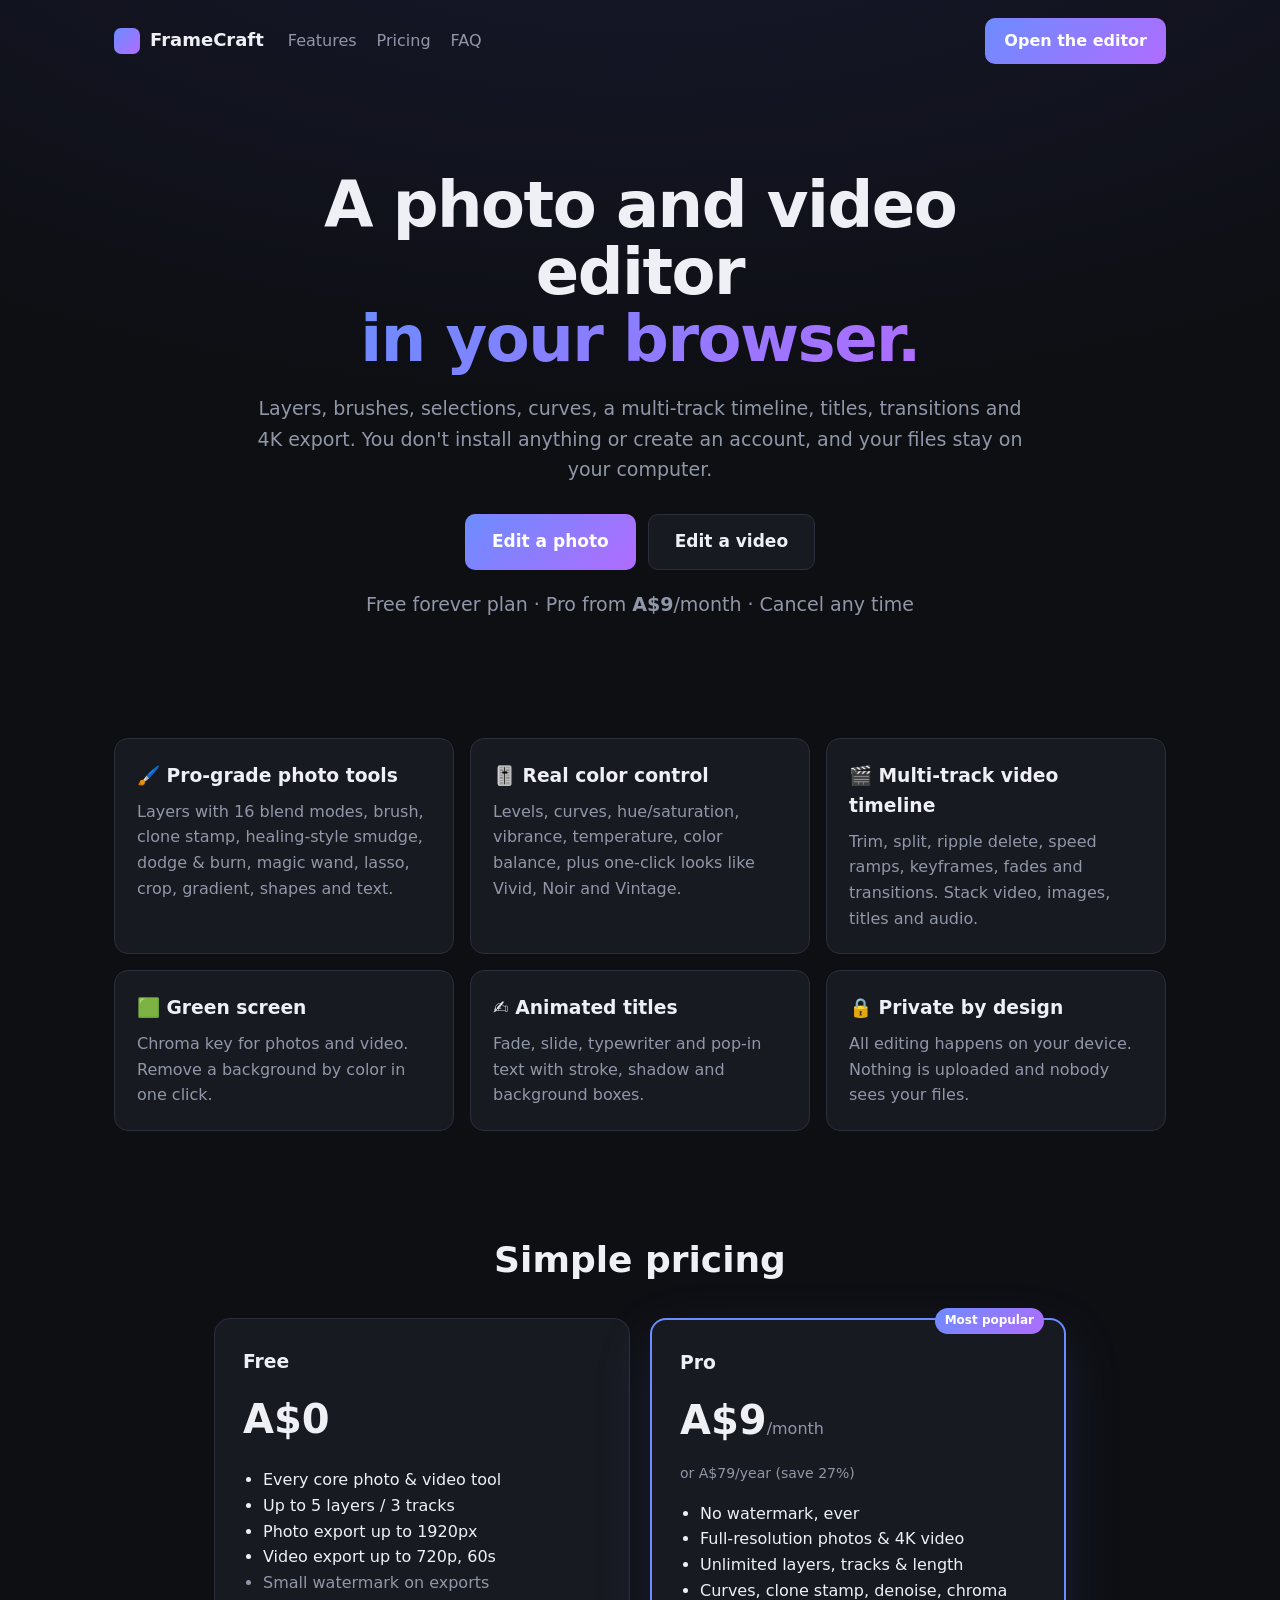
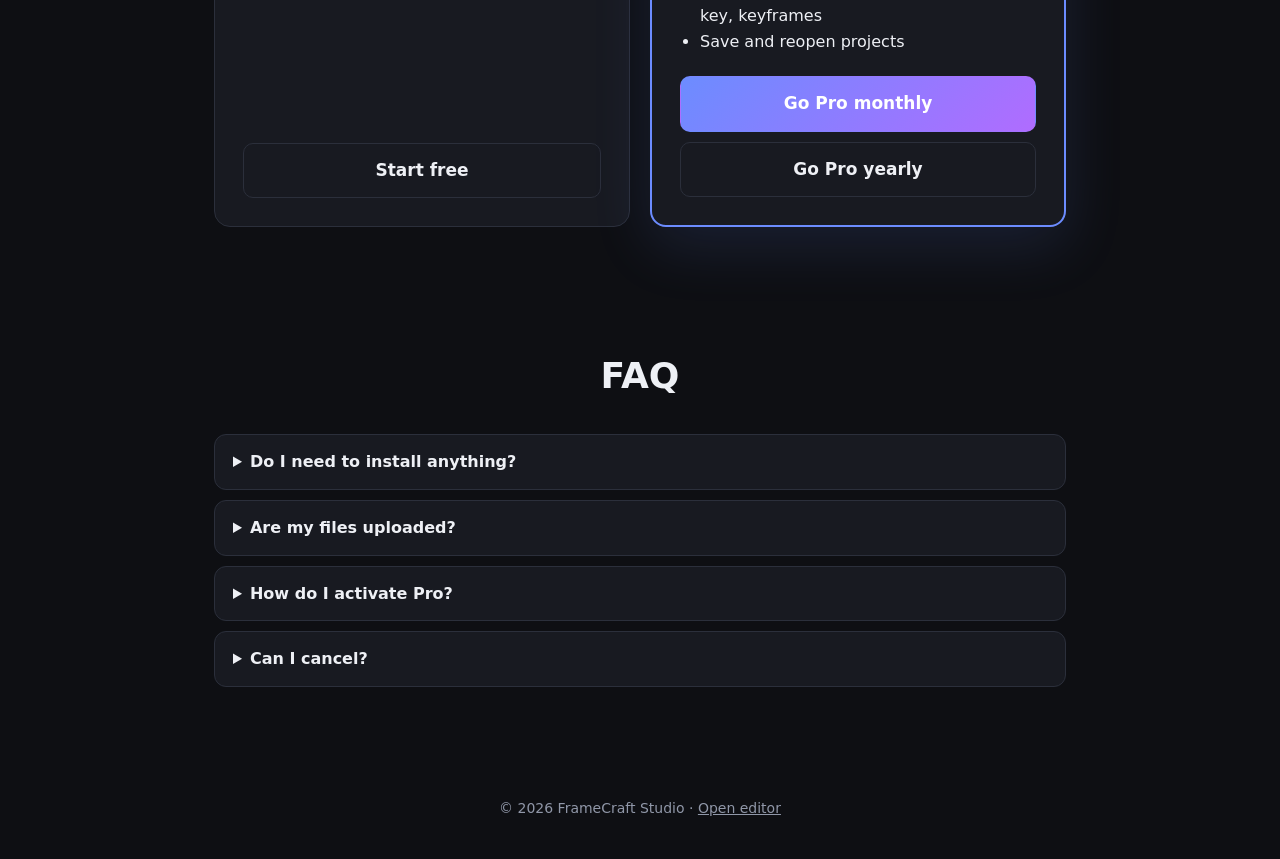
==== index.html @ b644a587 "Add landing page with pricing, favicon and README" ====
<!doctype html>
<html lang="en">
<head>
  <meta charset="utf-8">
  <meta name="viewport" content="width=device-width, initial-scale=1">
  <title>FrameCraft Studio: Photo & Video Editor in Your Browser</title>
  <meta name="description" content="Edit photos and videos in your browser with layers, 40+ tools, filters, a multi-track timeline and 4K export. Nothing to install and nothing uploaded. Free to start.">
  <meta property="og:title" content="FrameCraft Studio">
  <meta property="og:description" content="A photo and video editor that runs in your browser. Free to start.">
  <link rel="icon" href="favicon.svg" type="image/svg+xml">
  <link rel="stylesheet" href="css/landing.css">
</head>
<body>
  <header class="nav">
    <a class="brand" href="#"><span class="logo"></span>FrameCraft</a>
    <nav><a href="#features">Features</a><a href="#pricing">Pricing</a><a href="#faq">FAQ</a></nav>
    <a class="btn primary" href="app.html">Open the editor</a>
  </header>

  <section class="hero">
    <h1>A photo and video editor<br><span class="grad">in your browser.</span></h1>
    <p>Layers, brushes, selections, curves, a multi-track timeline, titles, transitions and 4K export. You don't install anything or create an account, and your files stay on your computer.</p>
    <div class="cta">
      <a class="btn primary big" href="app.html#photo">Edit a photo</a>
      <a class="btn big" href="app.html#video">Edit a video</a>
    </div>
    <p class="small">Free forever plan · Pro from <b data-price="monthly"></b>/month · Cancel any time</p>
  </section>

  <section id="features" class="features">
    <div class="card"><h3>🖌️ Pro-grade photo tools</h3><p>Layers with 16 blend modes, brush, clone stamp, healing-style smudge, dodge &amp; burn, magic wand, lasso, crop, gradient, shapes and text.</p></div>
    <div class="card"><h3>🎚️ Real color control</h3><p>Levels, curves, hue/saturation, vibrance, temperature, color balance, plus one-click looks like Vivid, Noir and Vintage.</p></div>
    <div class="card"><h3>🎬 Multi-track video timeline</h3><p>Trim, split, ripple delete, speed ramps, keyframes, fades and transitions. Stack video, images, titles and audio.</p></div>
    <div class="card"><h3>🟩 Green screen</h3><p>Chroma key for photos and video. Remove a background by color in one click.</p></div>
    <div class="card"><h3>✍️ Animated titles</h3><p>Fade, slide, typewriter and pop-in text with stroke, shadow and background boxes.</p></div>
    <div class="card"><h3>🔒 Private by design</h3><p>All editing happens on your device. Nothing is uploaded and nobody sees your files.</p></div>
  </section>

  <section id="pricing" class="pricing">
    <h2>Simple pricing</h2>
    <div class="tiers">
      <div class="tier">
        <h3>Free</h3>
        <div class="price">A$0</div>
        <ul>
          <li>Every core photo &amp; video tool</li>
          <li>Up to 5 layers / 3 tracks</li>
          <li>Photo export up to 1920px</li>
          <li>Video export up to 720p, 60s</li>
          <li class="no">Small watermark on exports</li>
        </ul>
        <a class="btn big" href="app.html">Start free</a>
      </div>
      <div class="tier best">
        <span class="ribbon">Most popular</span>
        <h3>Pro</h3>
        <div class="price"><span data-price="monthly"></span><small>/month</small></div>
        <div class="small">or <span data-price="yearly"></span>/year (save 27%)</div>
        <ul>
          <li>No watermark, ever</li>
          <li>Full-resolution photos &amp; 4K video</li>
          <li>Unlimited layers, tracks &amp; length</li>
          <li>Curves, clone stamp, denoise, chroma key, keyframes</li>
          <li>Save and reopen projects</li>
        </ul>
        <a class="btn primary big" id="buy-monthly" href="app.html">Go Pro monthly</a>
        <a class="btn big" id="buy-yearly" href="app.html">Go Pro yearly</a>
      </div>
    </div>
  </section>

  <section id="faq" class="faq">
    <h2>FAQ</h2>
    <details><summary>Do I need to install anything?</summary><p>No. FrameCraft runs in Chrome, Edge, Safari and Firefox on Mac, Windows and Chromebook.</p></details>
    <details><summary>Are my files uploaded?</summary><p>No. Everything is processed on your device and your files never leave it.</p></details>
    <details><summary>How do I activate Pro?</summary><p>After checkout you get a license key by email. Click <b>Upgrade to Pro</b> in the editor and paste it in.</p></details>
    <details><summary>Can I cancel?</summary><p>Yes, any time. Pro stays active until the end of the period you paid for.</p></details>
  </section>

  <footer class="foot">© <span id="year"></span> FrameCraft Studio · <a href="app.html">Open editor</a> <span id="support"></span></footer>

  <script type="module">
    import { CONFIG } from './js/config.js';
    document.querySelectorAll('[data-price]').forEach((n) => { n.textContent = n.dataset.price === 'yearly' ? CONFIG.priceYearly : CONFIG.priceMonthly; });
    if (CONFIG.stripeMonthlyLink) document.getElementById('buy-monthly').href = CONFIG.stripeMonthlyLink;
    if (CONFIG.stripeYearlyLink) document.getElementById('buy-yearly').href = CONFIG.stripeYearlyLink;
    if (CONFIG.supportEmail) document.getElementById('support').innerHTML = `· <a href="mailto:${CONFIG.supportEmail}">Support</a>`;
    document.getElementById('year').textContent = new Date().getFullYear();
  </script>
</body>
</html>
---- css/landing.css ----
:root { --bg: #0e0f13; --panel: #181a21; --line: #2b2f3b; --fg: #eef0f5; --muted: #9097a8; --accent: #6c8cff; --accent2: #b06cff; color-scheme: dark; }
* { box-sizing: border-box; }
body { margin: 0; background: radial-gradient(1200px 600px at 50% -200px, #2a2f6a55, transparent), var(--bg); color: var(--fg); font: 16px/1.6 system-ui, -apple-system, 'Segoe UI', sans-serif; }
a { color: inherit; }
.nav { display: flex; align-items: center; gap: 24px; max-width: 1100px; margin: 0 auto; padding: 18px 24px; }
.nav nav { display: flex; gap: 20px; flex: 1; }
.nav nav a { color: var(--muted); text-decoration: none; }
.nav nav a:hover { color: var(--fg); }
.brand { display: flex; align-items: center; gap: 10px; font-weight: 800; font-size: 18px; text-decoration: none; }
.logo { width: 26px; height: 26px; border-radius: 7px; background: linear-gradient(135deg, var(--accent), var(--accent2)); }
.btn { display: inline-block; padding: 9px 18px; border-radius: 10px; border: 1px solid var(--line); background: var(--panel); text-decoration: none; font-weight: 600; text-align: center; }
.btn.primary { background: linear-gradient(135deg, var(--accent), var(--accent2)); border-color: transparent; color: #fff; }
.btn.big { padding: 13px 26px; font-size: 17px; }
.btn:hover { filter: brightness(1.1); }
.hero { text-align: center; max-width: 820px; margin: 0 auto; padding: 90px 24px 60px; }
.hero h1 { font-size: clamp(36px, 6vw, 64px); line-height: 1.05; margin: 0 0 20px; letter-spacing: -1.5px; }
.grad { background: linear-gradient(135deg, var(--accent), var(--accent2)); -webkit-background-clip: text; background-clip: text; color: transparent; }
.hero p { color: var(--muted); font-size: 19px; }
.cta { display: flex; gap: 12px; justify-content: center; margin: 30px 0 12px; flex-wrap: wrap; }
.small { font-size: 14px; color: var(--muted); }
.features { display: grid; grid-template-columns: repeat(auto-fit, minmax(300px, 1fr)); gap: 16px; max-width: 1100px; margin: 0 auto; padding: 40px 24px; }
.card { background: var(--panel); border: 1px solid var(--line); border-radius: 14px; padding: 22px; }
.card h3 { margin: 0 0 8px; }
.card p { margin: 0; color: var(--muted); }
.pricing, .faq { max-width: 900px; margin: 0 auto; padding: 60px 24px; text-align: center; }
.pricing h2, .faq h2 { font-size: 36px; margin: 0 0 30px; }
.tiers { display: grid; grid-template-columns: repeat(auto-fit, minmax(280px, 1fr)); gap: 20px; text-align: left; }
.tier { position: relative; background: var(--panel); border: 1px solid var(--line); border-radius: 16px; padding: 28px; display: flex; flex-direction: column; gap: 10px; }
.tier.best { border: 2px solid var(--accent); box-shadow: 0 20px 60px #6c8cff22; }
.tier h3 { margin: 0; }
.tier .price { font-size: 40px; font-weight: 800; }
.tier .price small { font-size: 16px; color: var(--muted); font-weight: 400; }
.tier ul { padding-left: 20px; margin: 6px 0 12px; flex: 1; }
.tier li.no { color: var(--muted); }
.ribbon { position: absolute; top: -12px; right: 20px; background: linear-gradient(135deg, var(--accent), var(--accent2)); color: #fff; font-size: 12px; font-weight: 700; padding: 3px 10px; border-radius: 20px; }
.faq { text-align: left; }
.faq h2 { text-align: center; }
details { background: var(--panel); border: 1px solid var(--line); border-radius: 12px; padding: 14px 18px; margin-bottom: 10px; }
summary { cursor: pointer; font-weight: 600; }
details p { color: var(--muted); margin: 10px 0 0; }
.foot { text-align: center; color: var(--muted); padding: 40px 24px; font-size: 14px; }
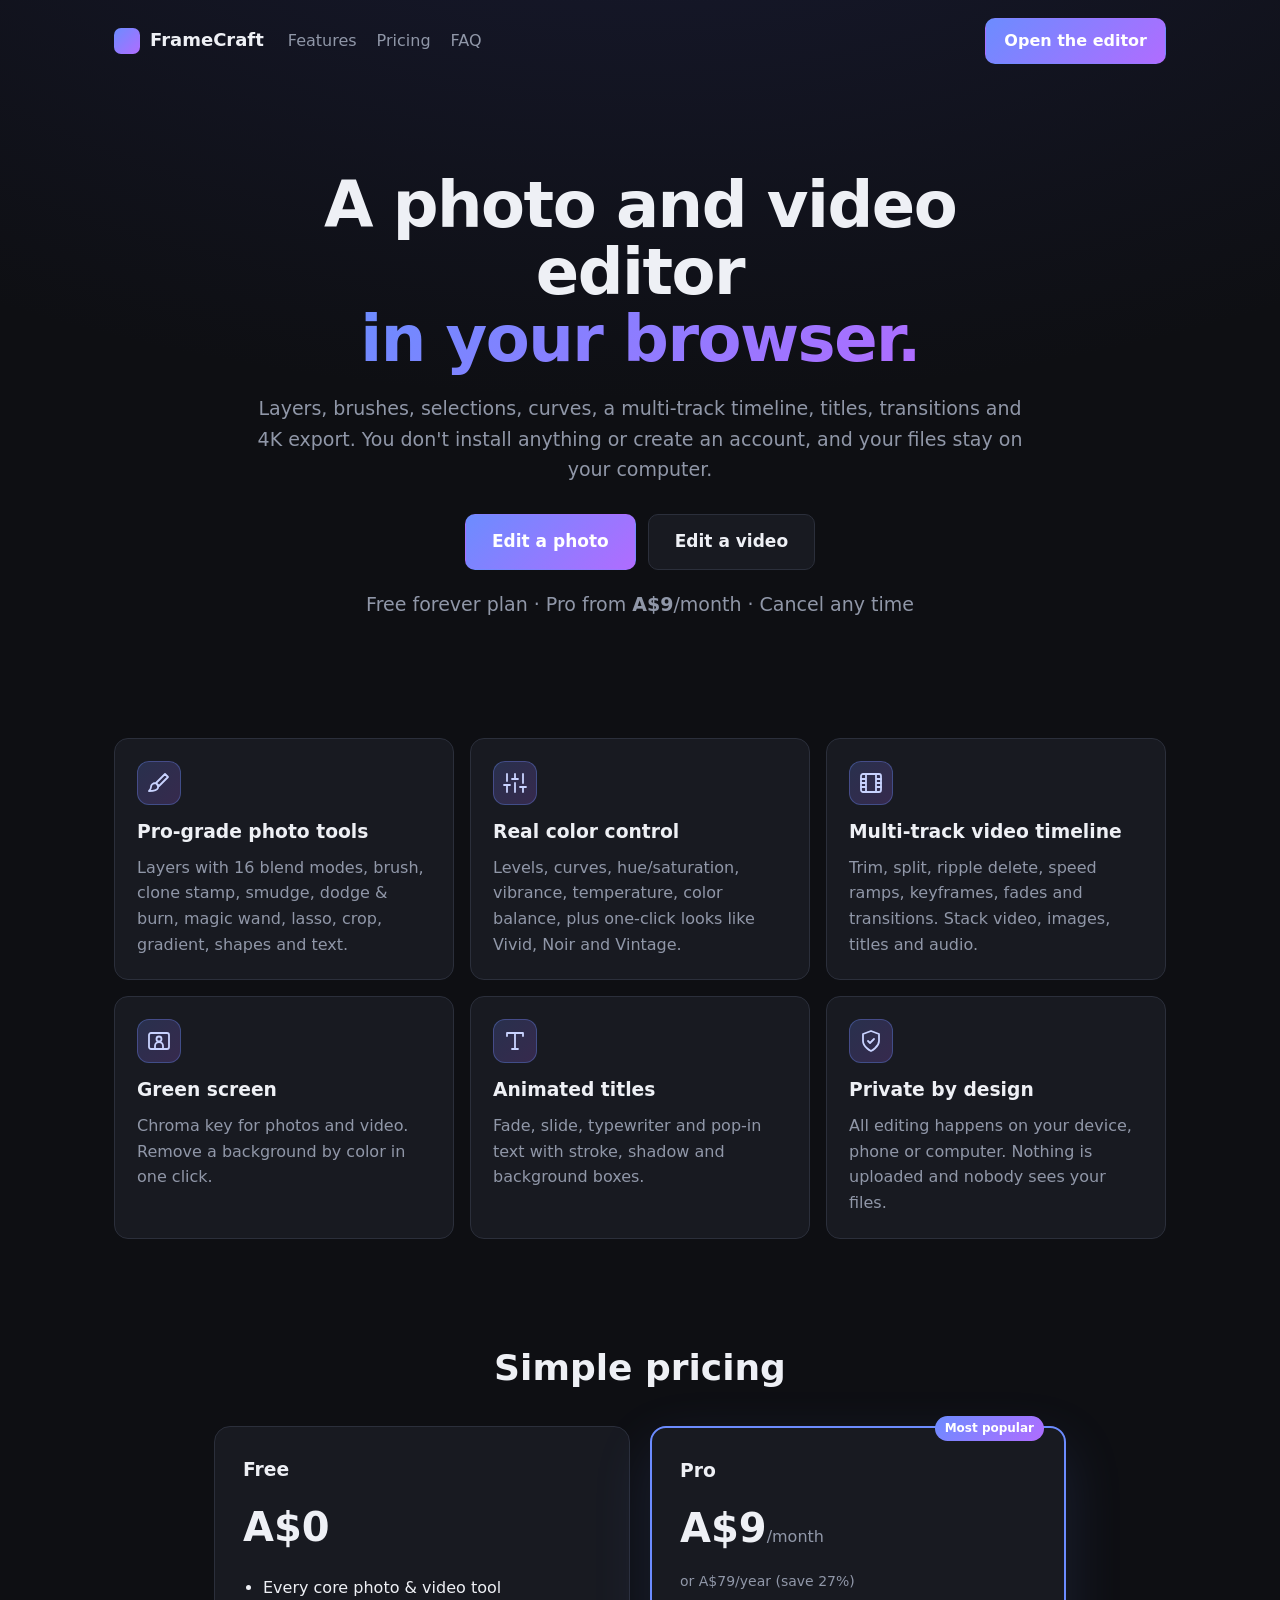
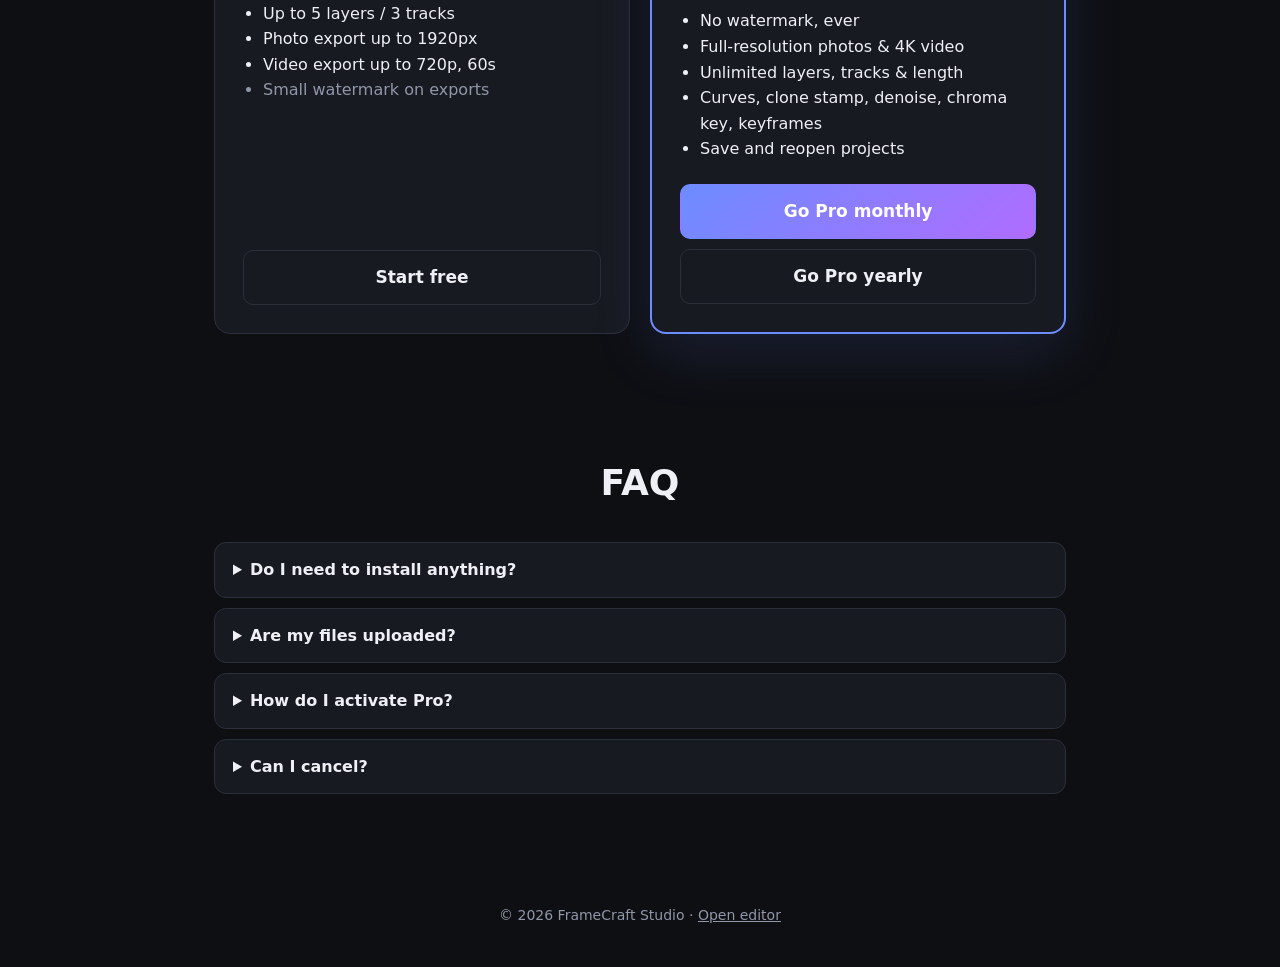
==== commit 1cfb86fb: "Make shell, modals and landing page mobile-friendly; replace emoji with SVG icons" ====
--- a/index.html
+++ b/index.html
@@ -2,7 +2,8 @@
 <html lang="en">
 <head>
   <meta charset="utf-8">
-  <meta name="viewport" content="width=device-width, initial-scale=1">
+  <meta name="viewport" content="width=device-width, initial-scale=1, viewport-fit=cover">
+  <meta name="theme-color" content="#0e0f13">
   <title>FrameCraft Studio: Photo & Video Editor in Your Browser</title>
   <meta name="description" content="Edit photos and videos in your browser with layers, 40+ tools, filters, a multi-track timeline and 4K export. Nothing to install and nothing uploaded. Free to start.">
   <meta property="og:title" content="FrameCraft Studio">
@@ -28,12 +29,12 @@
   </section>
 
   <section id="features" class="features">
-    <div class="card"><h3>🖌️ Pro-grade photo tools</h3><p>Layers with 16 blend modes, brush, clone stamp, healing-style smudge, dodge &amp; burn, magic wand, lasso, crop, gradient, shapes and text.</p></div>
-    <div class="card"><h3>🎚️ Real color control</h3><p>Levels, curves, hue/saturation, vibrance, temperature, color balance, plus one-click looks like Vivid, Noir and Vintage.</p></div>
-    <div class="card"><h3>🎬 Multi-track video timeline</h3><p>Trim, split, ripple delete, speed ramps, keyframes, fades and transitions. Stack video, images, titles and audio.</p></div>
-    <div class="card"><h3>🟩 Green screen</h3><p>Chroma key for photos and video. Remove a background by color in one click.</p></div>
-    <div class="card"><h3>✍️ Animated titles</h3><p>Fade, slide, typewriter and pop-in text with stroke, shadow and background boxes.</p></div>
-    <div class="card"><h3>🔒 Private by design</h3><p>All editing happens on your device. Nothing is uploaded and nobody sees your files.</p></div>
+    <div class="card"><span class="fi" data-icon="brush"></span><h3>Pro-grade photo tools</h3><p>Layers with 16 blend modes, brush, clone stamp, smudge, dodge &amp; burn, magic wand, lasso, crop, gradient, shapes and text.</p></div>
+    <div class="card"><span class="fi" data-icon="sliders"></span><h3>Real color control</h3><p>Levels, curves, hue/saturation, vibrance, temperature, color balance, plus one-click looks like Vivid, Noir and Vintage.</p></div>
+    <div class="card"><span class="fi" data-icon="film"></span><h3>Multi-track video timeline</h3><p>Trim, split, ripple delete, speed ramps, keyframes, fades and transitions. Stack video, images, titles and audio.</p></div>
+    <div class="card"><span class="fi" data-icon="greenscreen"></span><h3>Green screen</h3><p>Chroma key for photos and video. Remove a background by color in one click.</p></div>
+    <div class="card"><span class="fi" data-icon="title"></span><h3>Animated titles</h3><p>Fade, slide, typewriter and pop-in text with stroke, shadow and background boxes.</p></div>
+    <div class="card"><span class="fi" data-icon="shield"></span><h3>Private by design</h3><p>All editing happens on your device, phone or computer. Nothing is uploaded and nobody sees your files.</p></div>
   </section>
 
   <section id="pricing" class="pricing">
@@ -71,7 +72,7 @@
 
   <section id="faq" class="faq">
     <h2>FAQ</h2>
-    <details><summary>Do I need to install anything?</summary><p>No. FrameCraft runs in Chrome, Edge, Safari and Firefox on Mac, Windows and Chromebook.</p></details>
+    <details><summary>Do I need to install anything?</summary><p>No. FrameCraft runs in Chrome, Edge, Safari and Firefox on Mac, Windows, Chromebook, iPhone, iPad and Android. On a phone you edit with touch: pinch to zoom, two fingers to pan.</p></details>
     <details><summary>Are my files uploaded?</summary><p>No. Everything is processed on your device and your files never leave it.</p></details>
     <details><summary>How do I activate Pro?</summary><p>After checkout you get a license key by email. Click <b>Upgrade to Pro</b> in the editor and paste it in.</p></details>
     <details><summary>Can I cancel?</summary><p>Yes, any time. Pro stays active until the end of the period you paid for.</p></details>
@@ -81,6 +82,8 @@
 
   <script type="module">
     import { CONFIG } from './js/config.js';
+    import { icon } from './js/icons.js';
+    document.querySelectorAll('[data-icon]').forEach((n) => { n.innerHTML = icon(n.dataset.icon, 24); });
     document.querySelectorAll('[data-price]').forEach((n) => { n.textContent = n.dataset.price === 'yearly' ? CONFIG.priceYearly : CONFIG.priceMonthly; });
     if (CONFIG.stripeMonthlyLink) document.getElementById('buy-monthly').href = CONFIG.stripeMonthlyLink;
     if (CONFIG.stripeYearlyLink) document.getElementById('buy-yearly').href = CONFIG.stripeYearlyLink;
--- a/css/landing.css
+++ b/css/landing.css
@@ -39,3 +39,19 @@
 summary { cursor: pointer; font-weight: 600; }
 details p { color: var(--muted); margin: 10px 0 0; }
 .foot { text-align: center; color: var(--muted); padding: 40px 24px; font-size: 14px; }
+.fi { display: grid; place-items: center; width: 44px; height: 44px; border-radius: 12px; margin-bottom: 12px; color: #fff; background: linear-gradient(135deg, #6c8cff33, #b06cff33); border: 1px solid #6c8cff55; }
+.fi .ic { color: #c9d3ff; }
+body { padding: env(safe-area-inset-top) env(safe-area-inset-right) env(safe-area-inset-bottom) env(safe-area-inset-left); overflow-x: hidden; }
+@media (max-width: 759px) {
+  .nav { gap: 12px; padding: 14px 16px; }
+  .nav nav { display: none; }
+  .nav .brand { flex: 1; }
+  .hero { padding: 48px 18px 36px; }
+  .hero h1 { letter-spacing: -1px; }
+  .hero p { font-size: 17px; }
+  .cta .btn.big { width: 100%; }
+  .features { grid-template-columns: 1fr; padding: 24px 16px; }
+  .pricing, .faq { padding: 40px 16px; }
+  .pricing h2, .faq h2 { font-size: 28px; }
+  .tier { padding: 22px; }
+}
